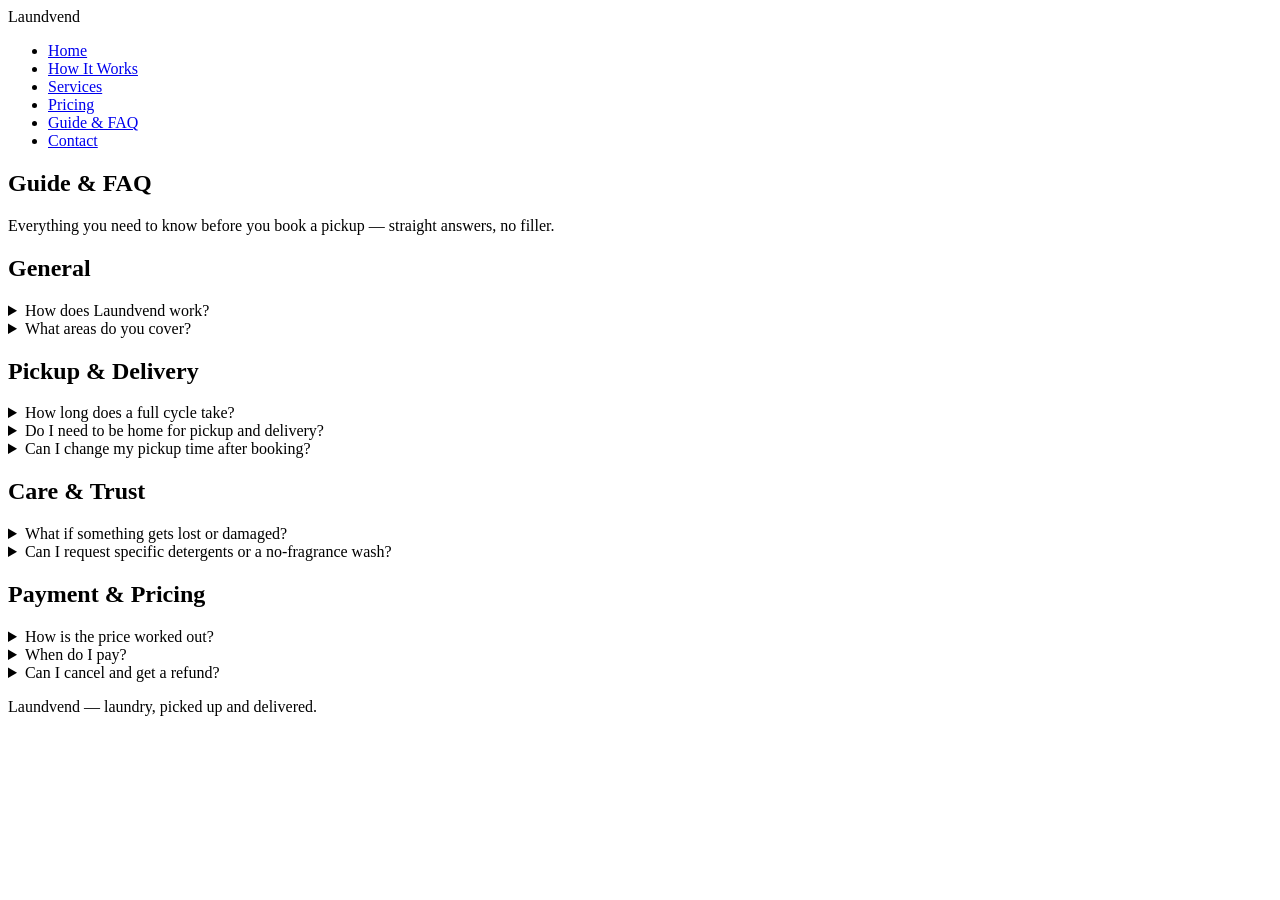
==== guide.html @ 701ca2fc "Create guide.html" ====
<!DOCTYPE html>
<html lang="en">
<head>
<meta charset="UTF-8">
<meta name="viewport" content="width=device-width, initial-scale=1.0">
<title>Guide &amp; FAQ — Laundvend</title>
<link rel="stylesheet" href="css/guide.css">
</head>
<body>

<header>
  <div class="wrap">
    <nav aria-label="Main navigation">
      <span class="brand-name">Laundvend</span>
      <ul>
        <li><a href="index.html">Home</a></li>
        <li><a href="how-it-works.html">How It Works</a></li>
        <li><a href="services.html">Services</a></li>
        <li><a href="pricing.html">Pricing</a></li>
        <li><a href="guide.html" aria-current="page">Guide &amp; FAQ</a></li>
        <li><a href="contact.html">Contact</a></li>
      </ul>
    </nav>
  </div>
</header>

<main>
  <div class="wrap">
    <section class="page-intro">
      <h1>Guide &amp; FAQ</h1>
      <p>Everything you need to know before you book a pickup — straight answers, no filler.</p>
    </section>

    <section class="faq-section" aria-labelledby="general-heading">
      <h2 id="general-heading">General</h2>

      <details class="faq-item">
        <summary>How does Laundvend work?</summary>
        <div class="faq-answer">
          <p>Book a pickup, hand over your laundry, and get it back washed, dried, and folded — no trip to a laundromat, no line to wait in.</p>
        </div>
      </details>

      <details class="faq-item">
        <summary>What areas do you cover?</summary>
        <div class="faq-answer">
          <p>Enter your address when you book — if we cover your area, you'll see available pickup slots right away.</p>
        </div>
      </details>
    </section>

    <section class="faq-section" aria-labelledby="pickup-heading">
      <h2 id="pickup-heading">Pickup &amp; Delivery</h2>

      <details class="faq-item">
        <summary>How long does a full cycle take?</summary>
        <div class="faq-answer">
          <p>Standard turnaround is 24–48 hours from pickup to delivery. Express options are shown at booking if you need it sooner.</p>
        </div>
      </details>

      <details class="faq-item">
        <summary>Do I need to be home for pickup and delivery?</summary>
        <div class="faq-answer">
          <p>No. You can leave laundry with a doorman, reception, or in an agreed spot — just note it when you book.</p>
        </div>
      </details>

      <details class="faq-item">
        <summary>Can I change my pickup time after booking?</summary>
        <div class="faq-answer">
          <p>Yes, up to a few hours before the scheduled pickup. Reschedule directly from your booking confirmation.</p>
        </div>
      </details>
    </section>

    <section class="faq-section" aria-labelledby="care-heading">
      <h2 id="care-heading">Care &amp; Trust</h2>

      <details class="faq-item">
        <summary>What if something gets lost or damaged?</summary>
        <div class="faq-answer">
          <p>Every order is logged item by item at pickup, so any issue can be traced back and resolved directly with you — not guessed at.</p>
        </div>
      </details>

      <details class="faq-item">
        <summary>Can I request specific detergents or a no-fragrance wash?</summary>
        <div class="faq-answer">
          <p>Yes — add any care instructions at booking, including allergy-friendly or fragrance-free options.</p>
        </div>
      </details>
    </section>

    <section class="faq-section" aria-labelledby="payment-heading">
      <h2 id="payment-heading">Payment &amp; Pricing</h2>

      <details class="faq-item">
        <summary>How is the price worked out?</summary>
        <div class="faq-answer">
          <p>Priced by weight or by item, shown clearly before you confirm your booking — no surprise charges at delivery.</p>
        </div>
      </details>

      <details class="faq-item">
        <summary>When do I pay?</summary>
        <div class="faq-answer">
          <p>Payment is taken online at booking, so there's nothing to sort out at pickup or delivery.</p>
        </div>
      </details>

      <details class="faq-item">
        <summary>Can I cancel and get a refund?</summary>
        <div class="faq-answer">
          <p>Yes, if you cancel before pickup. Once your laundry has been collected, cancellations aren't refunded.</p>
        </div>
      </details>
    </section>
  </div>
</main>

<footer>
  <div class="wrap">
    <p>Laundvend — laundry, picked up and delivered.</p>
  </div>
</footer>

</body>
</html>
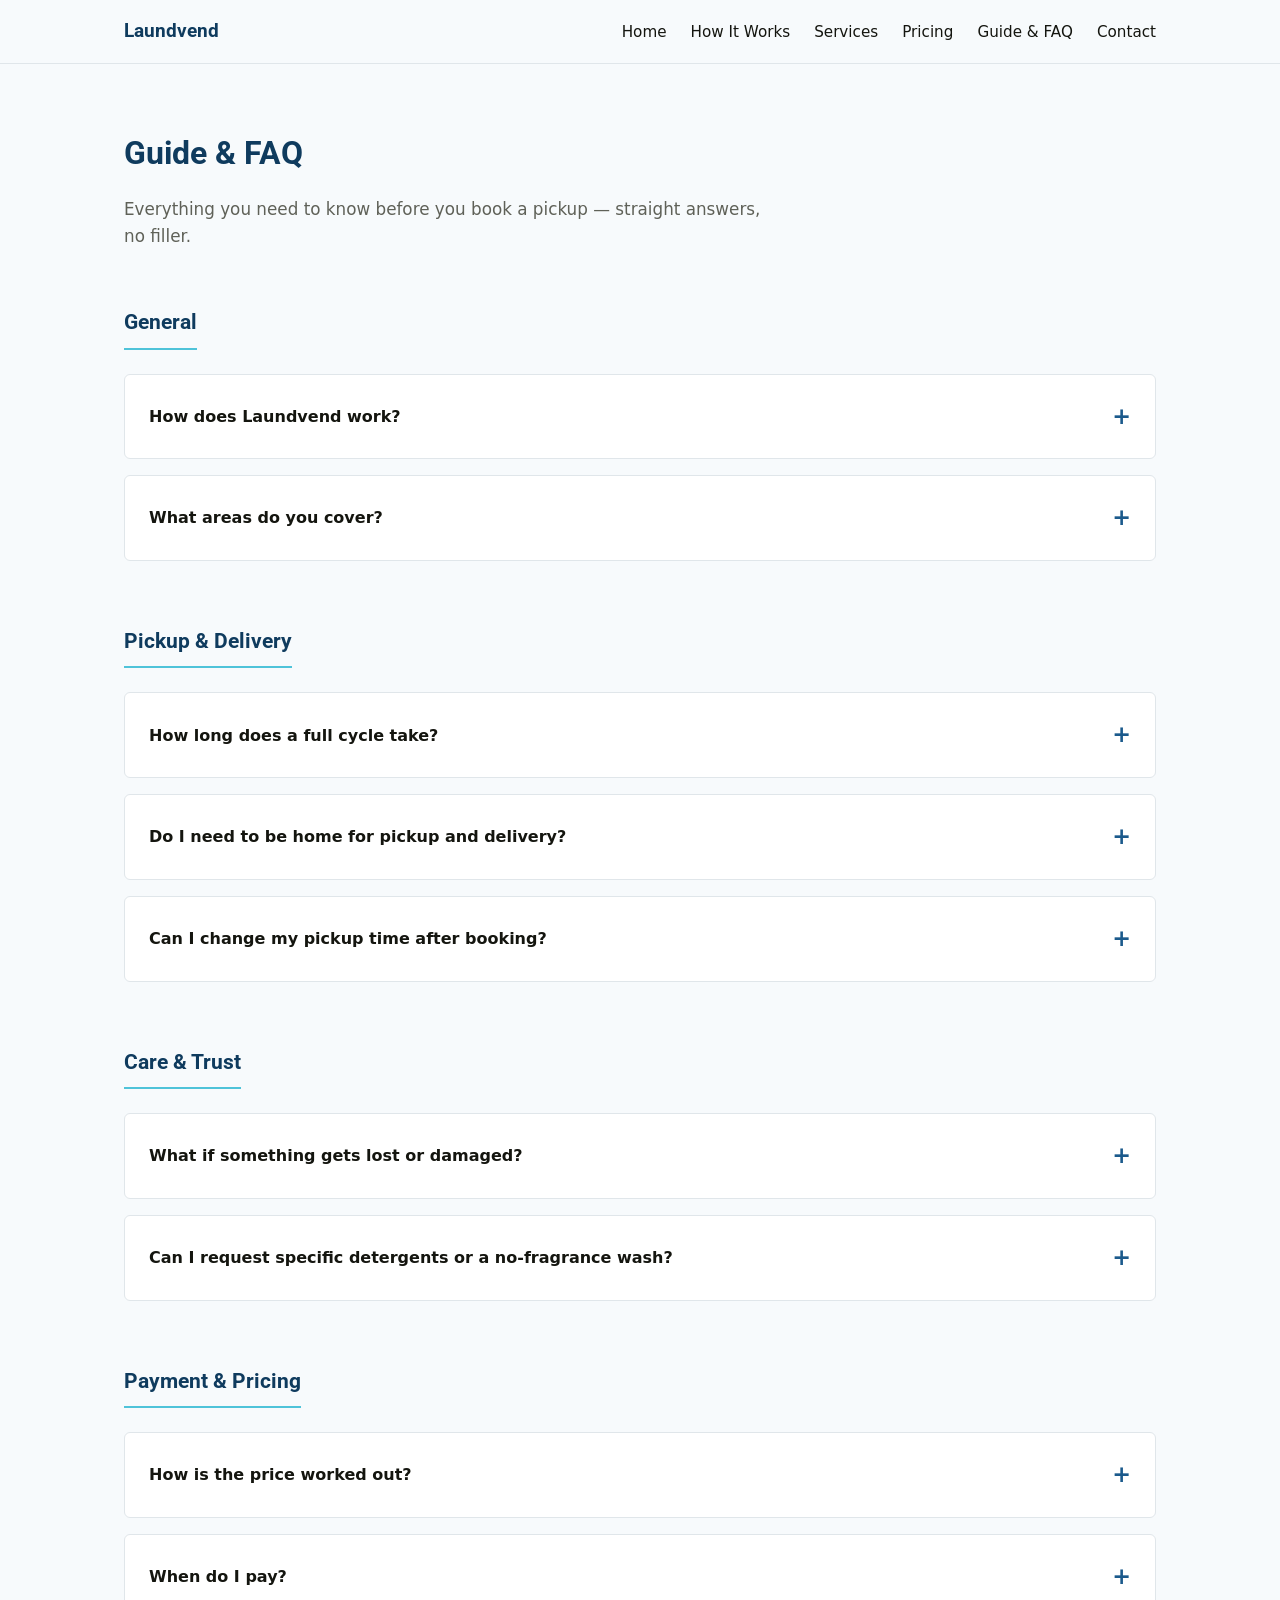
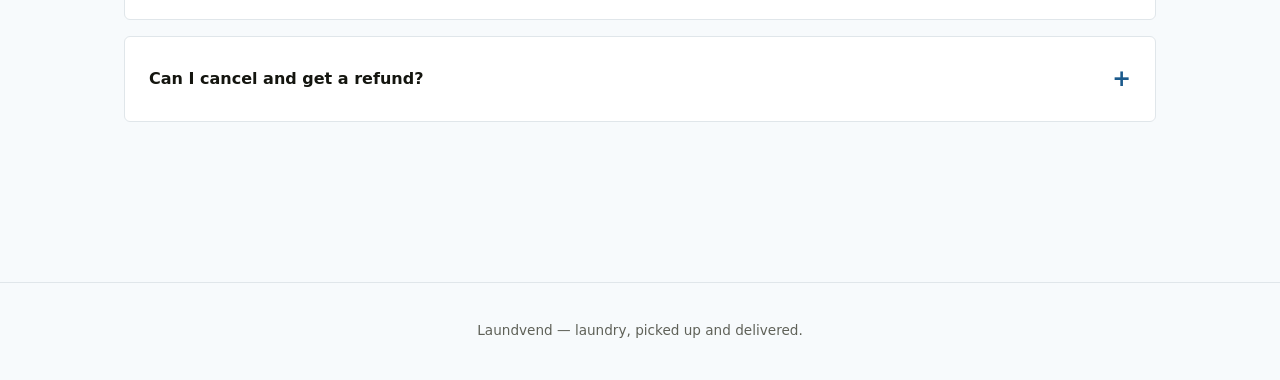
==== commit 584f85e7: "update" ====
--- a/guide.html
+++ b/guide.html
@@ -4,7 +4,11 @@
 <meta charset="UTF-8">
 <meta name="viewport" content="width=device-width, initial-scale=1.0">
 <title>Guide &amp; FAQ — Laundvend</title>
-<link rel="stylesheet" href="css/guide.css">
+<link rel="stylesheet" href="guide.css">
+    <link rel="preconnect" href="https://fonts.googleapis.com">
+    <link rel="preconnect" href="https://fonts.gstatic.com" crossorigin>
+    <link href="https://fonts.googleapis.com/css2?family=Roboto:wght@400;500;700&display=swap" rel="stylesheet">
+
 </head>
 <body>
 
--- a/guide.css
+++ b/guide.css
@@ -0,0 +1,162 @@
+/* Laundvend — brand variables (placeholder — swap for your real brand values) */
+:root{
+  --brand:      #1B5A8C;
+  --brand-dark: #0F3B5E;
+  --accent:     #4FC3D9;
+  --ink:        #14150F;
+  --muted:      #5F6158;
+  --paper:      #F7FAFC;
+  --line:       #E0E6EA;
+
+  --display: 'Fraunces', roboto, serif;
+  --body:    'Public Sans', system-ui, sans-serif;
+
+  --s1: 8px;  --s2: 16px; --s3: 24px;
+  --s4: 40px; --s5: 64px; --s6: 96px;
+
+  --radius: 6px;
+  --wrap: 1080px;
+}
+
+*{ box-sizing: border-box; }
+
+body{
+  font-family: 'Roboto', sans-serif;
+  background: var(--paper);
+  color: var(--ink);
+  font-family: var(--body);
+  margin: 0;
+  line-height: 1.6;
+}
+
+h1, h2, h3{
+  font-family: var(--display);
+  color: var(--brand-dark);
+  margin: 0;
+}
+
+.wrap{
+  max-width: var(--wrap);
+  margin: 0 auto;
+  padding: 0 var(--s3);
+}
+
+/* ---- nav ---- */
+header{
+  border-bottom: 1px solid var(--line);
+  padding: var(--s2) 0;
+}
+header nav{
+  display: flex;
+  justify-content: space-between;
+  align-items: center;
+  flex-wrap: wrap;
+  gap: var(--s2);
+}
+header nav .brand-name{
+  font-family: var(--display);
+  font-weight: 700;
+  color: var(--brand-dark);
+  font-size: 1.2rem;
+}
+header nav ul{
+  list-style: none;
+  display: flex;
+  gap: var(--s3);
+  margin: 0;
+  padding: 0;
+  flex-wrap: wrap;
+}
+header nav a{
+  color: var(--ink);
+  text-decoration: none;
+  font-size: 0.95rem;
+}
+header nav a:hover,
+header nav a:focus{
+  color: var(--brand);
+  text-decoration: underline;
+}
+
+/* ---- page intro ---- */
+.page-intro{
+  padding: var(--s5) 0 var(--s4);
+}
+.page-intro h1{
+  font-size: 2rem;
+  margin-bottom: var(--s2);
+}
+.page-intro p{
+  color: var(--muted);
+  max-width: 60ch;
+  font-size: 1.05rem;
+}
+
+/* ---- faq ---- */
+main{
+  padding-bottom: var(--s6);
+}
+
+.faq-section{
+  margin-bottom: var(--s5);
+}
+
+.faq-section h2{
+  font-size: 1.3rem;
+  border-bottom: 2px solid var(--accent);
+  display: inline-block;
+  padding-bottom: var(--s1);
+  margin-bottom: var(--s3);
+}
+
+.faq-item{
+  border: 1px solid var(--line);
+  border-radius: var(--radius);
+  margin-bottom: var(--s2);
+  background: #fff;
+}
+
+.faq-item summary{
+  cursor: pointer;
+  padding: var(--s3);
+  font-weight: 600;
+  list-style: none;
+  display: flex;
+  justify-content: space-between;
+  align-items: center;
+  gap: var(--s2);
+}
+
+.faq-item summary::-webkit-details-marker{
+  display: none;
+}
+
+.faq-item summary::after{
+  content: "+";
+  font-size: 1.4rem;
+  color: var(--brand);
+  flex-shrink: 0;
+}
+
+.faq-item[open] summary::after{
+  content: "–";
+}
+
+.faq-item summary:focus-visible{
+  outline: 3px solid var(--accent);
+  outline-offset: 2px;
+}
+
+.faq-item .faq-answer{
+  padding: 0 var(--s3) var(--s3);
+  color: var(--muted);
+  font-size: 0.98rem;
+}
+
+footer{
+  border-top: 1px solid var(--line);
+  padding: var(--s3) 0;
+  text-align: center;
+  color: var(--muted);
+  font-size: 0.85rem;
+}
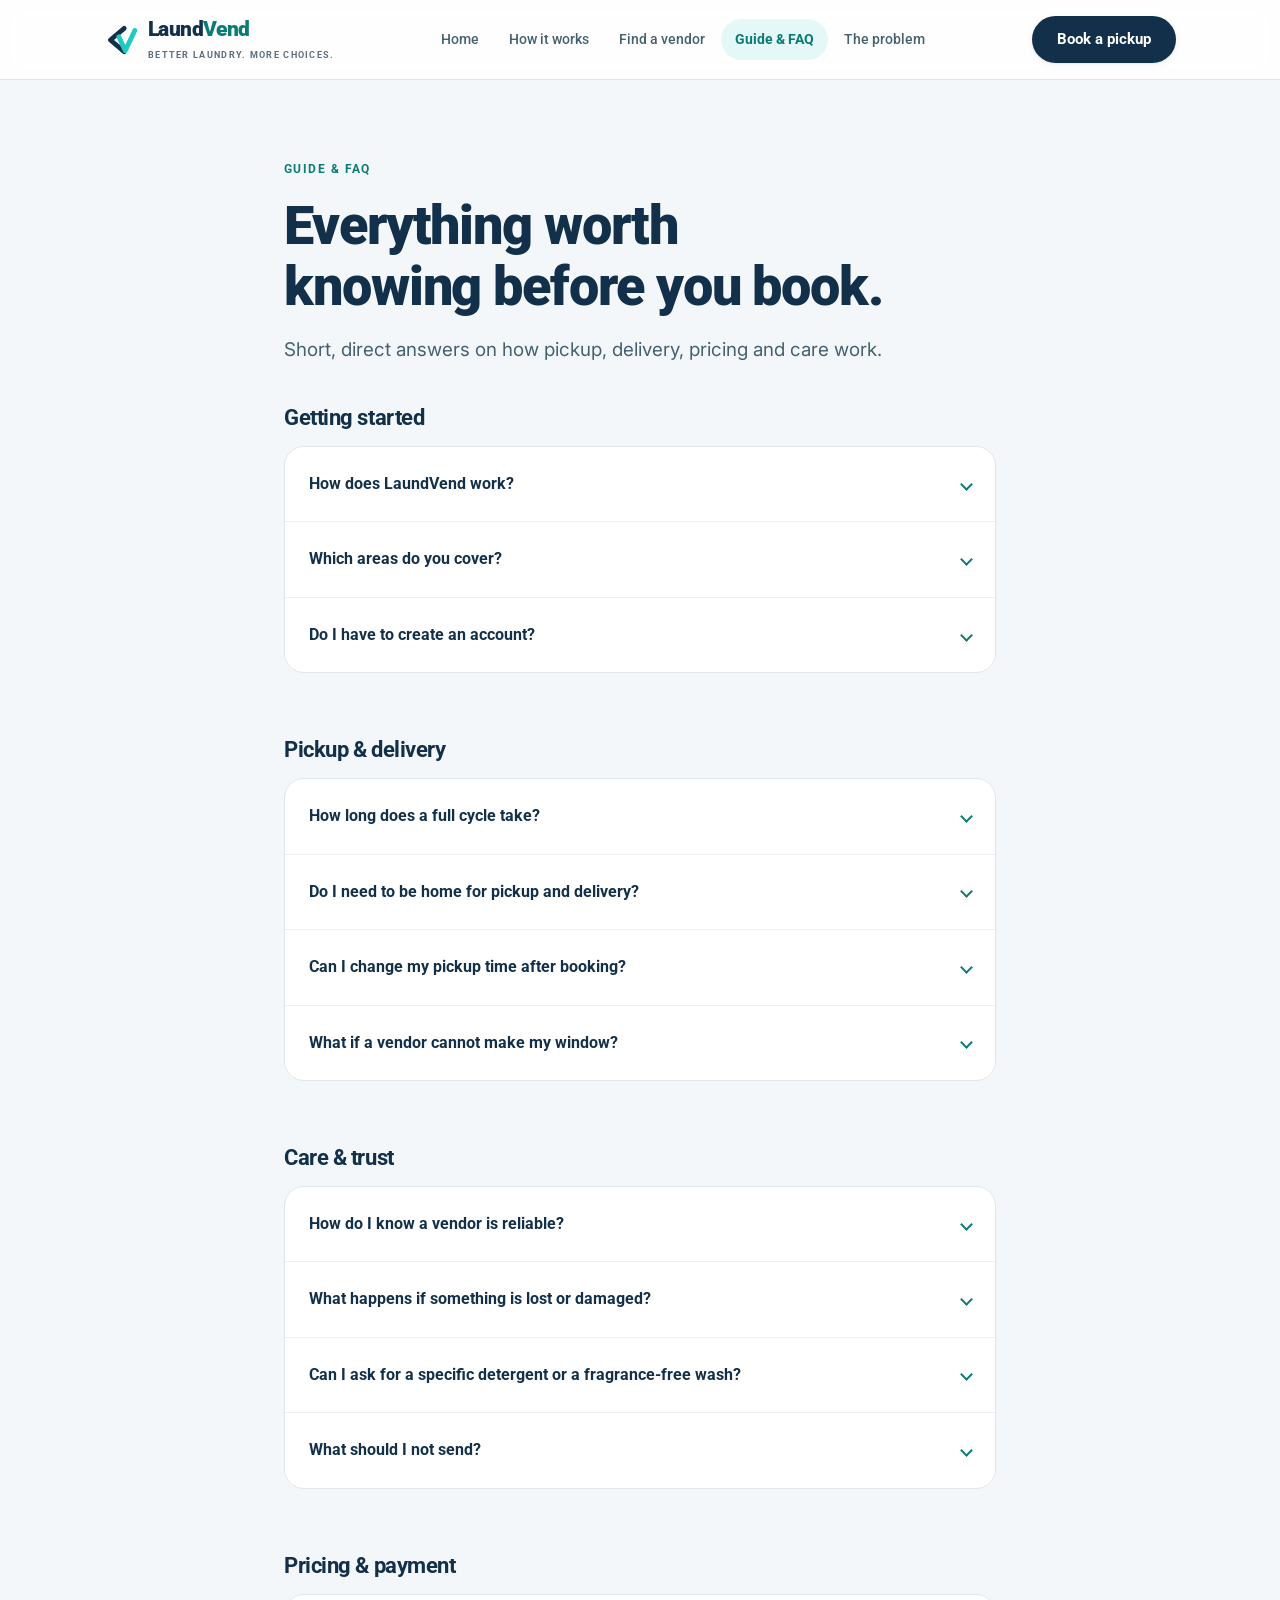
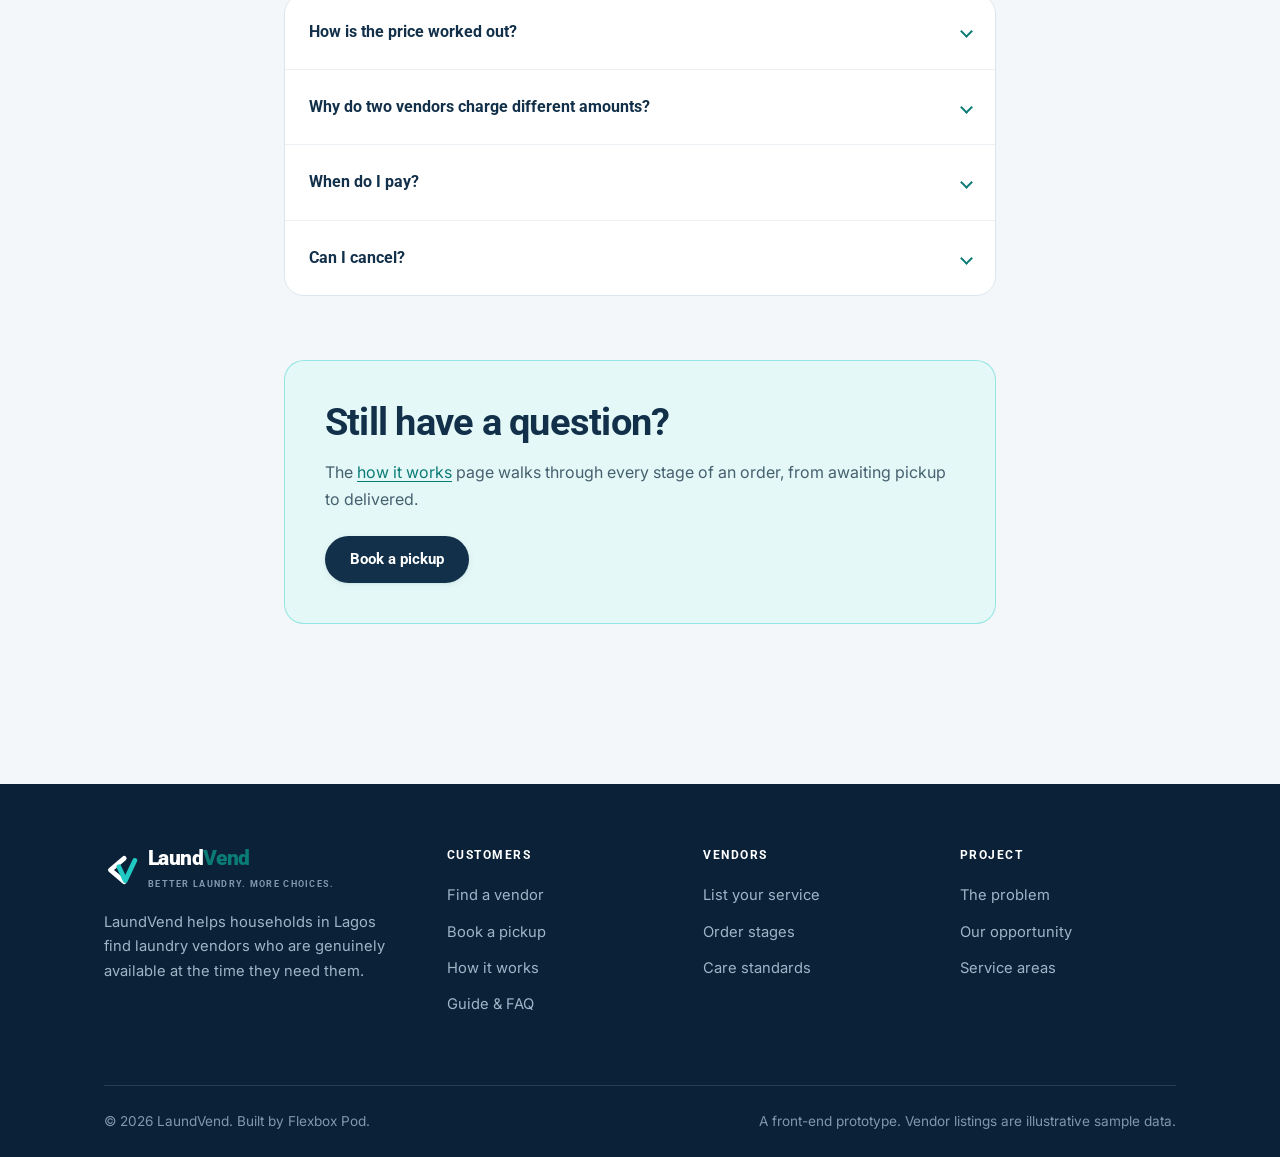
==== commit 94bb79d7: "corrcetion" ====
--- a/guide.html
+++ b/guide.html
@@ -2,132 +2,238 @@
 <html lang="en">
 <head>
 <meta charset="UTF-8">
-<meta name="viewport" content="width=device-width, initial-scale=1.0">
-<title>Guide &amp; FAQ — Laundvend</title>
-<link rel="stylesheet" href="guide.css">
-    <link rel="preconnect" href="https://fonts.googleapis.com">
-    <link rel="preconnect" href="https://fonts.gstatic.com" crossorigin>
-    <link href="https://fonts.googleapis.com/css2?family=Roboto:wght@400;500;700&display=swap" rel="stylesheet">
-
+<meta name="viewport" content="width=device-width, initial-scale=1">
+<meta name="description" content="Straight answers on pickup, delivery, turnaround, pricing, care instructions and what happens if something goes wrong.">
+<meta name="theme-color" content="#12304A">
+<meta property="og:type" content="website">
+<meta property="og:site_name" content="LaundVend">
+<meta property="og:title" content="Guide &amp; FAQ | LaundVend">
+<meta property="og:description" content="Straight answers on pickup, delivery, turnaround, pricing, care instructions and what happens if something goes wrong.">
+<meta property="og:url" content="https://laundvend.vercel.app/guide.html">
+<meta property="og:image" content="https://laundvend.vercel.app/images/Logo.jpeg">
+<meta name="twitter:card" content="summary_large_image">
+<link rel="canonical" href="https://laundvend.vercel.app/guide.html">
+<title>Guide &amp; FAQ | LaundVend</title>
+<link rel="icon" href="favicon.svg" type="image/svg+xml">
+<link rel="preconnect" href="https://fonts.googleapis.com">
+<link rel="preconnect" href="https://fonts.gstatic.com" crossorigin>
+<link rel="stylesheet" href="https://fonts.googleapis.com/css2?family=Inter:wght@400;500;600&family=Roboto:wght@500;700;900&display=swap">
+<link rel="stylesheet" href="css/brand.css">
+<link rel="stylesheet" href="css/site.css">
 </head>
 <body>
-
-<header>
-  <div class="wrap">
-    <nav aria-label="Main navigation">
-      <span class="brand-name">Laundvend</span>
-      <ul>
-        <li><a href="index.html">Home</a></li>
-        <li><a href="how-it-works.html">How It Works</a></li>
-        <li><a href="services.html">Services</a></li>
-        <li><a href="pricing.html">Pricing</a></li>
-        <li><a href="guide.html" aria-current="page">Guide &amp; FAQ</a></li>
-        <li><a href="contact.html">Contact</a></li>
+<a class="skip-link" href="#main">Skip to main content</a>
+<header class="site-header">
+  <div class="wrap site-header__inner">
+    <a class="brand" href="index.html">
+      <svg class="brand__mark" viewBox="0 0 64 64" fill="none" aria-hidden="true" focusable="false">
+        <path d="M38 10 12 32l26 22" stroke="currentColor" stroke-width="9" stroke-linecap="round" stroke-linejoin="round"/>
+        <path d="m28 26 12 26 18-38" stroke="#20C9C3" stroke-width="9" stroke-linecap="round" stroke-linejoin="round"/>
+      </svg>
+      <span>
+        <span class="brand__name">Laund<span>Vend</span></span>
+        <span class="brand__tagline">Better laundry. More choices.</span>
+      </span>
+    </a>
+    <nav class="site-nav" aria-label="Primary">
+      <ul class="site-nav__list">
+      <li><a href="index.html">Home</a></li>
+      <li><a href="how-it-works.html">How it works</a></li>
+      <li><a href="vendors.html">Find a vendor</a></li>
+      <li><a href="guide.html" aria-current="page">Guide &amp; FAQ</a></li>
+      <li><a href="problem-statement.html">The problem</a></li>
       </ul>
     </nav>
+    <div class="site-header__cta">
+      <a class="btn btn--primary" href="book.html">Book a pickup</a>
+    </div>
   </div>
 </header>
 
-<main>
-  <div class="wrap">
-    <section class="page-intro">
-      <h1>Guide &amp; FAQ</h1>
-      <p>Everything you need to know before you book a pickup — straight answers, no filler.</p>
-    </section>
-
-    <section class="faq-section" aria-labelledby="general-heading">
-      <h2 id="general-heading">General</h2>
-
-      <details class="faq-item">
-        <summary>How does Laundvend work?</summary>
-        <div class="faq-answer">
-          <p>Book a pickup, hand over your laundry, and get it back washed, dried, and folded — no trip to a laundromat, no line to wait in.</p>
-        </div>
-      </details>
-
-      <details class="faq-item">
-        <summary>What areas do you cover?</summary>
-        <div class="faq-answer">
-          <p>Enter your address when you book — if we cover your area, you'll see available pickup slots right away.</p>
-        </div>
-      </details>
-    </section>
-
-    <section class="faq-section" aria-labelledby="pickup-heading">
-      <h2 id="pickup-heading">Pickup &amp; Delivery</h2>
-
-      <details class="faq-item">
-        <summary>How long does a full cycle take?</summary>
-        <div class="faq-answer">
-          <p>Standard turnaround is 24–48 hours from pickup to delivery. Express options are shown at booking if you need it sooner.</p>
-        </div>
-      </details>
-
-      <details class="faq-item">
-        <summary>Do I need to be home for pickup and delivery?</summary>
-        <div class="faq-answer">
-          <p>No. You can leave laundry with a doorman, reception, or in an agreed spot — just note it when you book.</p>
-        </div>
-      </details>
-
-      <details class="faq-item">
-        <summary>Can I change my pickup time after booking?</summary>
-        <div class="faq-answer">
-          <p>Yes, up to a few hours before the scheduled pickup. Reschedule directly from your booking confirmation.</p>
-        </div>
-      </details>
-    </section>
-
-    <section class="faq-section" aria-labelledby="care-heading">
-      <h2 id="care-heading">Care &amp; Trust</h2>
-
-      <details class="faq-item">
-        <summary>What if something gets lost or damaged?</summary>
-        <div class="faq-answer">
-          <p>Every order is logged item by item at pickup, so any issue can be traced back and resolved directly with you — not guessed at.</p>
-        </div>
-      </details>
-
-      <details class="faq-item">
-        <summary>Can I request specific detergents or a no-fragrance wash?</summary>
-        <div class="faq-answer">
-          <p>Yes — add any care instructions at booking, including allergy-friendly or fragrance-free options.</p>
-        </div>
-      </details>
-    </section>
-
-    <section class="faq-section" aria-labelledby="payment-heading">
-      <h2 id="payment-heading">Payment &amp; Pricing</h2>
-
-      <details class="faq-item">
-        <summary>How is the price worked out?</summary>
-        <div class="faq-answer">
-          <p>Priced by weight or by item, shown clearly before you confirm your booking — no surprise charges at delivery.</p>
-        </div>
-      </details>
-
-      <details class="faq-item">
-        <summary>When do I pay?</summary>
-        <div class="faq-answer">
-          <p>Payment is taken online at booking, so there's nothing to sort out at pickup or delivery.</p>
-        </div>
-      </details>
-
-      <details class="faq-item">
-        <summary>Can I cancel and get a refund?</summary>
-        <div class="faq-answer">
-          <p>Yes, if you cancel before pickup. Once your laundry has been collected, cancellations aren't refunded.</p>
-        </div>
-      </details>
-    </section>
+<main id="main" class="section section--tight">
+  <div class="wrap wrap--narrow">
+
+    <div class="section-head">
+      <p class="eyebrow">Guide &amp; FAQ</p>
+      <h1>Everything worth knowing before you book.</h1>
+      <p class="lead">
+        Short, direct answers on how pickup, delivery, pricing and care work.
+      </p>
+    </div>
+
+    <h2 id="general" class="faq-group">Getting started</h2>
+    <div class="faq">
+        <details class="faq__item">
+          <summary>How does LaundVend work?</summary>
+          <div class="faq__answer">
+            <p>Choose your area, the service you need and a pickup window. You then compare only the vendors who are available for that time, book one, and hand over your laundry when they arrive.</p>
+          </div>
+        </details>
+        <details class="faq__item">
+          <summary>Which areas do you cover?</summary>
+          <div class="faq__answer">
+            <p>LaundVend is starting in Lekki, Yaba, Ikeja and Surulere. Select your area on the booking form and you will only see vendors who collect and deliver there.</p>
+          </div>
+        </details>
+        <details class="faq__item">
+          <summary>Do I have to create an account?</summary>
+          <div class="faq__answer">
+            <p>No. A booking needs your name, phone number, email and pickup address so the vendor can reach you and find you.</p>
+          </div>
+        </details>
+    </div>
+
+    <h2 id="pickup" class="faq-group">Pickup &amp; delivery</h2>
+    <div class="faq">
+        <details class="faq__item">
+          <summary>How long does a full cycle take?</summary>
+          <div class="faq__answer">
+            <p>Standard turnaround is 24 to 48 hours from pickup to delivery. Vendors offering a faster window show it on their listing.</p>
+          </div>
+        </details>
+        <details class="faq__item">
+          <summary>Do I need to be home for pickup and delivery?</summary>
+          <div class="faq__answer">
+            <p>No. You can leave the laundry with a gateman, a receptionist or in an agreed spot. Add the details in the care instructions box when you book.</p>
+          </div>
+        </details>
+        <details class="faq__item">
+          <summary>Can I change my pickup time after booking?</summary>
+          <div class="faq__answer">
+            <p>Yes, up to a few hours before the scheduled window. The vendor is notified so the slot can go back into their availability.</p>
+          </div>
+        </details>
+        <details class="faq__item">
+          <summary>What if a vendor cannot make my window?</summary>
+          <div class="faq__answer">
+            <p>The request goes to other verified vendors in your area who are free at that time. You are never left waiting on one vendor to reply.</p>
+          </div>
+        </details>
+    </div>
+
+    <h2 id="care" class="faq-group">Care &amp; trust</h2>
+    <div class="faq">
+        <details class="faq__item">
+          <summary>How do I know a vendor is reliable?</summary>
+          <div class="faq__answer">
+            <p>Every listing shows verification status, years of experience, a rating out of five and customer reviews. Only verified vendors can appear in the results.</p>
+          </div>
+        </details>
+        <details class="faq__item">
+          <summary>What happens if something is lost or damaged?</summary>
+          <div class="faq__answer">
+            <p>Items are counted and logged at pickup, so an order can be traced rather than guessed at. Anything missing or damaged is raised with the vendor against that record.</p>
+          </div>
+        </details>
+        <details class="faq__item">
+          <summary>Can I ask for a specific detergent or a fragrance-free wash?</summary>
+          <div class="faq__answer">
+            <p>Yes. Add any care instruction when you book, including allergy-friendly, fragrance-free, hand-wash only or do-not-tumble-dry items.</p>
+          </div>
+        </details>
+        <details class="faq__item">
+          <summary>What should I not send?</summary>
+          <div class="faq__answer">
+            <p>Leather, suede, heavily beaded garments and anything without a care label should be discussed with the vendor first, as standard washing can damage them.</p>
+          </div>
+        </details>
+    </div>
+
+    <h2 id="pricing" class="faq-group">Pricing &amp; payment</h2>
+    <div class="faq">
+        <details class="faq__item">
+          <summary>How is the price worked out?</summary>
+          <div class="faq__answer">
+            <p>Listings show a starting price for a standard load plus the delivery fee. The final amount depends on weight or item count, special-care items and your distance, and is confirmed before pickup.</p>
+          </div>
+        </details>
+        <details class="faq__item">
+          <summary>Why do two vendors charge different amounts?</summary>
+          <div class="faq__answer">
+            <p>Vendors set their own rates based on their service, equipment and area. Showing the laundry price and delivery fee together lets you compare the real total rather than a headline figure.</p>
+          </div>
+        </details>
+        <details class="faq__item">
+          <summary>When do I pay?</summary>
+          <div class="faq__answer">
+            <p>After the price is confirmed and before the clothes are returned. Nothing is charged for a request that no vendor accepts.</p>
+          </div>
+        </details>
+        <details class="faq__item">
+          <summary>Can I cancel?</summary>
+          <div class="faq__answer">
+            <p>Yes, free of charge any time before pickup. Once your laundry has been collected the order is already in progress and cannot be cancelled.</p>
+          </div>
+        </details>
+    </div>
+
+    <div class="panel panel--accent mt-5">
+      <h2>Still have a question?</h2>
+      <p class="mt-2">
+        The <a href="how-it-works.html">how it works</a> page walks through every
+        stage of an order, from awaiting pickup to delivered.
+      </p>
+      <div class="btn-row mt-3">
+        <a class="btn btn--primary" href="book.html">Book a pickup</a>
+      </div>
+    </div>
+
   </div>
 </main>
-
-<footer>
+<footer class="site-footer">
   <div class="wrap">
-    <p>Laundvend — laundry, picked up and delivered.</p>
+    <div class="site-footer__grid">
+      <div>
+        <a class="brand" href="index.html">
+          <svg class="brand__mark" viewBox="0 0 64 64" fill="none" aria-hidden="true" focusable="false">
+            <path d="M38 10 12 32l26 22" stroke="currentColor" stroke-width="9" stroke-linecap="round" stroke-linejoin="round"/>
+            <path d="m28 26 12 26 18-38" stroke="#20C9C3" stroke-width="9" stroke-linecap="round" stroke-linejoin="round"/>
+          </svg>
+          <span>
+            <span class="brand__name">Laund<span>Vend</span></span>
+            <span class="brand__tagline">Better laundry. More choices.</span>
+          </span>
+        </a>
+        <p class="site-footer__about">
+          LaundVend helps households in Lagos find laundry vendors who are
+          genuinely available at the time they need them.
+        </p>
+      </div>
+
+      <div>
+        <h2>Customers</h2>
+        <ul>
+          <li><a href="vendors.html">Find a vendor</a></li>
+          <li><a href="book.html">Book a pickup</a></li>
+          <li><a href="how-it-works.html">How it works</a></li>
+          <li><a href="guide.html">Guide &amp; FAQ</a></li>
+        </ul>
+      </div>
+
+      <div>
+        <h2>Vendors</h2>
+        <ul>
+          <li><a href="how-it-works.html#for-vendors">List your service</a></li>
+          <li><a href="how-it-works.html#tracking">Order stages</a></li>
+          <li><a href="guide.html#care">Care standards</a></li>
+        </ul>
+      </div>
+
+      <div>
+        <h2>Project</h2>
+        <ul>
+          <li><a href="problem-statement.html">The problem</a></li>
+          <li><a href="problem-statement.html#opportunity">Our opportunity</a></li>
+          <li><a href="index.html#coverage">Service areas</a></li>
+        </ul>
+      </div>
+    </div>
+
+    <div class="site-footer__bar">
+      <p>&copy; 2026 LaundVend. Built by Flexbox Pod.</p>
+      <p>A front-end prototype. Vendor listings are illustrative sample data.</p>
+    </div>
   </div>
 </footer>
-
 </body>
 </html>
--- a/css/brand.css
+++ b/css/brand.css
@@ -0,0 +1,512 @@
+/* ==========================================================================
+   LaundVend — Brand sheet
+   Design tokens, reset and base elements. No component or page rules here.
+   ========================================================================== */
+
+/* --------------------------------------------------------------------------
+   1. Tokens
+   -------------------------------------------------------------------------- */
+
+:root {
+  /* Brand palette (from the LaundVend logo) */
+  --brand:        #12304A;  /* filled surfaces only — always pairs with #fff */
+  --brand-strong: #0B2138;
+
+  --accent:       #20C9C3;  /* fills, borders, large shapes only */
+  --accent-ink:   #0B7B76;  /* accent used as TEXT — passes AA on light */
+  --accent-soft:  #E4F8F7;
+
+  --verified:     #3FAE68;
+  --verified-ink: #256B41;
+  --verified-soft:#E7F6ED;
+
+  --highlight:    #F2A65A;  /* pickup / time emphasis */
+  --highlight-ink:#7C4A10;
+  --highlight-soft:#FDF1E3;
+
+  /* Neutrals — surfaces and text */
+  --bg:        #F3F7F9;
+  --surface:   #FFFFFF;
+  --surface-2: #F8FBFC;
+  --ink:       #12304A;  /* headings          — 13.2:1 on --surface */
+  --ink-body:  #45606F;  /* body copy         —  6.7:1 on --surface */
+  --ink-muted: #5A6E80;  /* meta, captions    —  5.3:1 on --surface */
+  --line:      #DCE6EC;
+  --line-soft: #EAF0F4;
+
+  /* Type — two faces, no more */
+  --display: "Roboto", "Segoe UI", system-ui, -apple-system, sans-serif;
+  --body:    "Inter", "Segoe UI", system-ui, -apple-system, sans-serif;
+
+  /* Spacing scale — use only these */
+  --s1: 8px;
+  --s2: 16px;
+  --s3: 24px;
+  --s4: 40px;
+  --s5: 64px;
+  --s6: 96px;
+
+  /* Radii */
+  --radius-sm:  8px;
+  --radius:     12px;
+  --radius-lg:  20px;
+  --radius-pill: 999px;
+
+  /* Elevation */
+  --shadow-1: 0 1px 2px rgba(18, 48, 74, .06), 0 2px 8px rgba(18, 48, 74, .05);
+  --shadow-2: 0 2px 4px rgba(18, 48, 74, .06), 0 12px 28px rgba(18, 48, 74, .10);
+  --shadow-3: 0 24px 60px rgba(18, 48, 74, .16);
+
+  /* Layout */
+  --wrap: 1120px;
+  --gutter: var(--s3);
+
+  --focus: 0 0 0 3px var(--surface), 0 0 0 6px var(--accent-ink);
+
+  color-scheme: light dark;
+}
+
+/* Dark colour scheme — only the tokens change, never the rules below. */
+@media (prefers-color-scheme: dark) {
+  :root {
+    --bg:        #0B1A28;
+    --surface:   #122536;
+    --surface-2: #162B3E;
+    --ink:       #EAF3F8;
+    --ink-body:  #B4C7D4;
+    --ink-muted: #8CA3B4;
+    --line:      #22394D;
+    --line-soft: #1B3042;
+
+    --brand:        #1D4468;  /* lifted so it separates from the dark page */
+    --brand-strong: #27577F;
+
+    --accent-ink:   #6FE0DB;
+    --accent-soft:  #10333C;
+    --verified-ink: #7BD79B;
+    --verified-soft:#123024;
+    --highlight-ink:#F0B77A;
+    --highlight-soft:#33240F;
+
+    --shadow-1: 0 1px 2px rgba(0, 0, 0, .30);
+    --shadow-2: 0 12px 28px rgba(0, 0, 0, .38);
+    --shadow-3: 0 24px 60px rgba(0, 0, 0, .48);
+
+    --focus: 0 0 0 3px var(--surface), 0 0 0 6px var(--accent-ink);
+  }
+}
+
+/* --------------------------------------------------------------------------
+   2. Reset
+   -------------------------------------------------------------------------- */
+
+*,
+*::before,
+*::after {
+  box-sizing: border-box;
+}
+
+* {
+  margin: 0;
+}
+
+html {
+  -webkit-text-size-adjust: 100%;
+  scroll-behavior: smooth;
+  scroll-padding-top: 96px;
+}
+
+body {
+  background: var(--bg);
+  color: var(--ink-body);
+  font-family: var(--body);
+  font-size: 1rem;
+  line-height: 1.65;
+  min-height: 100vh;
+  -webkit-font-smoothing: antialiased;
+  text-rendering: optimizeLegibility;
+}
+
+img,
+svg {
+  display: block;
+  max-width: 100%;
+}
+
+img {
+  height: auto;
+}
+
+input,
+select,
+textarea,
+button {
+  font: inherit;
+  color: inherit;
+}
+
+/* Honour a reduced-motion preference everywhere. */
+@media (prefers-reduced-motion: reduce) {
+  html {
+    scroll-behavior: auto;
+  }
+
+  *,
+  *::before,
+  *::after {
+    animation-duration: .01ms !important;
+    animation-iteration-count: 1 !important;
+    transition-duration: .01ms !important;
+  }
+}
+
+/* --------------------------------------------------------------------------
+   3. Base elements
+   -------------------------------------------------------------------------- */
+
+h1,
+h2,
+h3,
+h4 {
+  color: var(--ink);
+  font-family: var(--display);
+  font-weight: 700;
+  line-height: 1.12;
+  letter-spacing: -.02em;
+  text-wrap: balance;
+}
+
+h1 {
+  font-size: clamp(2.1rem, 1.4rem + 3vw, 3.4rem);
+  font-weight: 900;
+}
+
+h2 {
+  font-size: clamp(1.6rem, 1.2rem + 1.8vw, 2.35rem);
+}
+
+h3 {
+  font-size: 1.15rem;
+}
+
+h4 {
+  font-size: 1rem;
+}
+
+p {
+  text-wrap: pretty;
+}
+
+a {
+  color: var(--accent-ink);
+  text-decoration-thickness: 1px;
+  text-underline-offset: 3px;
+}
+
+a:hover {
+  color: var(--ink);
+}
+
+ul,
+ol {
+  padding-left: 1.15em;
+}
+
+strong {
+  color: var(--ink);
+  font-weight: 600;
+}
+
+hr {
+  background: var(--line);
+  border: 0;
+  height: 1px;
+  margin: var(--s4) 0;
+}
+
+/* One visible focus treatment for the whole site. */
+:focus-visible {
+  border-radius: var(--radius-sm);
+  box-shadow: var(--focus);
+  outline: none;
+}
+
+::selection {
+  background: var(--accent);
+  color: #0B2138;
+}
+
+/* --------------------------------------------------------------------------
+   4. Layout primitives
+   -------------------------------------------------------------------------- */
+
+.wrap {
+  margin-inline: auto;
+  max-width: var(--wrap);
+  padding-inline: var(--gutter);
+  width: 100%;
+}
+
+.wrap--narrow {
+  max-width: 760px;
+}
+
+.section {
+  padding-block: clamp(var(--s5), 7vw, var(--s6));
+}
+
+.section--tight {
+  padding-block: clamp(var(--s4), 5vw, var(--s5));
+}
+
+.section--surface {
+  background: var(--surface);
+}
+
+/* Visually hidden, still read by screen readers. */
+.sr-only {
+  clip: rect(0 0 0 0);
+  clip-path: inset(50%);
+  height: 1px;
+  overflow: hidden;
+  position: absolute;
+  white-space: nowrap;
+  width: 1px;
+}
+
+/* Keyboard-only shortcut past the header. */
+.skip-link {
+  background: var(--brand);
+  border-radius: 0 0 var(--radius) 0;
+  color: #fff;
+  font-weight: 600;
+  left: 0;
+  padding: var(--s2) var(--s3);
+  position: absolute;
+  top: 0;
+  transform: translateY(-120%);
+  z-index: 100;
+}
+
+.skip-link:focus {
+  color: #fff;
+  transform: translateY(0);
+}
+
+/* --------------------------------------------------------------------------
+   5. Primitives — eyebrow, lead, buttons, chips
+   -------------------------------------------------------------------------- */
+
+.eyebrow {
+  color: var(--accent-ink);
+  font-family: var(--display);
+  font-size: .75rem;
+  font-weight: 700;
+  letter-spacing: .12em;
+  margin-bottom: var(--s2);
+  text-transform: uppercase;
+}
+
+.lead {
+  color: var(--ink-body);
+  font-size: clamp(1.02rem, .98rem + .35vw, 1.18rem);
+  max-width: 62ch;
+}
+
+.meta {
+  color: var(--ink-muted);
+  font-size: .875rem;
+}
+
+.btn {
+  align-items: center;
+  border: 1px solid transparent;
+  border-radius: var(--radius-pill);
+  cursor: pointer;
+  display: inline-flex;
+  font-family: var(--display);
+  font-size: .95rem;
+  font-weight: 700;
+  gap: var(--s1);
+  justify-content: center;
+  line-height: 1;
+  padding: 15px var(--s3);
+  text-align: center;
+  text-decoration: none;
+  transition: background-color .18s ease, border-color .18s ease,
+              color .18s ease, transform .18s ease, box-shadow .18s ease;
+}
+
+.btn:active {
+  transform: translateY(1px);
+}
+
+.btn--primary {
+  background: var(--brand);
+  box-shadow: var(--shadow-1);
+  color: #fff;
+}
+
+.btn--primary:hover {
+  background: var(--brand-strong);
+  box-shadow: var(--shadow-2);
+  color: #fff;
+}
+
+.btn--accent {
+  background: var(--accent);
+  color: #0B2138;
+}
+
+.btn--accent:hover {
+  background: #16B4AE;
+  color: #0B2138;
+}
+
+.btn--ghost {
+  background: transparent;
+  border-color: var(--line);
+  color: var(--ink);
+}
+
+.btn--ghost:hover {
+  background: var(--surface);
+  border-color: var(--ink-muted);
+  color: var(--ink);
+}
+
+.btn-row {
+  display: flex;
+  flex-wrap: wrap;
+  gap: var(--s2);
+}
+
+/* Status chips — the site's core signal (availability, trust, price). */
+.chip {
+  align-items: center;
+  border-radius: var(--radius-pill);
+  display: inline-flex;
+  font-family: var(--display);
+  font-size: .78rem;
+  font-weight: 700;
+  gap: 6px;
+  letter-spacing: .01em;
+  line-height: 1;
+  padding: 7px 12px;
+  white-space: nowrap;
+}
+
+.chip::before {
+  border-radius: 50%;
+  content: "";
+  height: 7px;
+  width: 7px;
+}
+
+.chip--today {
+  background: var(--verified-soft);
+  color: var(--verified-ink);
+}
+
+.chip--today::before {
+  background: var(--verified);
+}
+
+.chip--tomorrow {
+  background: var(--highlight-soft);
+  color: var(--highlight-ink);
+}
+
+.chip--tomorrow::before {
+  background: var(--highlight);
+}
+
+/* --------------------------------------------------------------------------
+   6. Form controls
+   -------------------------------------------------------------------------- */
+
+.field {
+  display: flex;
+  flex-direction: column;
+  gap: 6px;
+}
+
+.field > label,
+.legend {
+  color: var(--ink);
+  font-family: var(--display);
+  font-size: .82rem;
+  font-weight: 700;
+  letter-spacing: .01em;
+}
+
+.hint {
+  color: var(--ink-muted);
+  font-weight: 400;
+}
+
+.input,
+.select,
+.textarea {
+  background: var(--surface);
+  border: 1px solid var(--line);
+  border-radius: var(--radius);
+  color: var(--ink);
+  padding: 13px 14px;
+  transition: border-color .16s ease, box-shadow .16s ease;
+  width: 100%;
+}
+
+.input::placeholder,
+.textarea::placeholder {
+  color: var(--ink-muted);
+}
+
+.input:hover,
+.select:hover,
+.textarea:hover {
+  border-color: var(--ink-muted);
+}
+
+.input:focus,
+.select:focus,
+.textarea:focus {
+  border-color: var(--accent-ink);
+  box-shadow: 0 0 0 3px var(--accent-soft);
+  outline: none;
+}
+
+.textarea {
+  min-height: 120px;
+  resize: vertical;
+}
+
+/* Native arrow removed so the control matches across browsers. */
+.select {
+  appearance: none;
+  background-image:
+    linear-gradient(45deg, transparent 50%, currentColor 50%),
+    linear-gradient(135deg, currentColor 50%, transparent 50%);
+  background-position: right 20px center, right 14px center;
+  background-repeat: no-repeat;
+  background-size: 6px 6px, 6px 6px;
+  cursor: pointer;
+  padding-right: 40px;
+}
+
+fieldset {
+  border: 0;
+  margin: 0;
+  padding: 0;
+}
+
+/* --------------------------------------------------------------------------
+   7. Spacing utilities
+   Small, named steps from the scale so no page needs an inline style.
+   -------------------------------------------------------------------------- */
+
+.mt-2 { margin-top: var(--s2); }
+.mt-3 { margin-top: var(--s3); }
+.mt-5 { margin-top: var(--s5); }
+.mb-5 { margin-bottom: var(--s5); }
+.center-block { margin-inline: auto; }
--- a/css/site.css
+++ b/css/site.css
@@ -0,0 +1,1268 @@
+/* ==========================================================================
+   LaundVend — Site sheet
+   Header, footer and the components each page is built from.
+   Requires brand.css to be loaded first.
+   ========================================================================== */
+
+/* --------------------------------------------------------------------------
+   1. Header + navigation
+   -------------------------------------------------------------------------- */
+
+.site-header {
+  background: var(--surface);
+  background: color-mix(in srgb, var(--surface) 88%, transparent);
+  backdrop-filter: blur(10px);
+  border-bottom: 1px solid var(--line);
+  position: sticky;
+  top: 0;
+  z-index: 50;
+}
+
+.site-header__inner {
+  align-items: center;
+  display: flex;
+  flex-wrap: wrap;
+  gap: var(--s2) var(--s3);
+  justify-content: space-between;
+  min-height: 72px;
+  padding-block: var(--s2);
+}
+
+.brand {
+  align-items: center;
+  color: var(--ink);
+  display: inline-flex;
+  flex-shrink: 0;
+  gap: 10px;
+  text-decoration: none;
+}
+
+.brand__mark {
+  height: 34px;
+  width: 34px;
+}
+
+.brand__name {
+  font-family: var(--display);
+  font-size: 1.3rem;
+  font-weight: 900;
+  letter-spacing: -.03em;
+  line-height: 1;
+}
+
+.brand__name span {
+  color: var(--accent-ink);
+}
+
+.brand__tagline {
+  color: var(--ink-muted);
+  display: block;
+  font-family: var(--display);
+  font-size: .58rem;
+  font-weight: 700;
+  letter-spacing: .14em;
+  margin-top: 3px;
+  text-transform: uppercase;
+}
+
+.site-nav {
+  flex: 1 1 auto;
+}
+
+.site-nav__list {
+  display: flex;
+  flex-wrap: wrap;
+  gap: 2px;
+  justify-content: center;
+  list-style: none;
+  margin: 0;
+  padding: 0;
+}
+
+.site-nav__list a {
+  border-radius: var(--radius-pill);
+  color: var(--ink-body);
+  display: block;
+  font-family: var(--display);
+  font-size: .9rem;
+  font-weight: 500;
+  padding: 9px 14px;
+  text-decoration: none;
+  transition: background-color .16s ease, color .16s ease;
+  white-space: nowrap;
+}
+
+.site-nav__list a:hover {
+  background: var(--surface-2);
+  color: var(--ink);
+}
+
+.site-nav__list a[aria-current="page"] {
+  background: var(--accent-soft);
+  color: var(--accent-ink);
+  font-weight: 700;
+}
+
+.site-header__cta {
+  flex-shrink: 0;
+}
+
+/* Narrow screens: the nav becomes a full-width scrollable row rather than a
+   menu that needs scripting to open. */
+@media (max-width: 1040px) {
+  .site-header__inner {
+    justify-content: space-between;
+    padding-block: 12px;
+  }
+
+  .site-nav {
+    flex: 1 0 100%;
+    margin-inline: calc(var(--gutter) * -1);
+    order: 3;
+    overflow-x: auto;
+    padding-inline: var(--gutter);
+    scrollbar-width: none;
+  }
+
+  .site-nav::-webkit-scrollbar {
+    display: none;
+  }
+
+  .site-nav__list {
+    flex-wrap: nowrap;
+    justify-content: flex-start;
+  }
+
+  .site-header__cta .btn {
+    padding: 12px 18px;
+  }
+}
+
+@media (max-width: 400px) {
+  .brand__tagline {
+    display: none;
+  }
+}
+
+/* --------------------------------------------------------------------------
+   2. Hero
+   -------------------------------------------------------------------------- */
+
+.hero {
+  background:
+    radial-gradient(1100px 460px at 12% -8%, var(--accent-soft), transparent 62%),
+    var(--bg);
+  border-bottom: 1px solid var(--line-soft);
+  overflow: hidden;
+  padding-block: clamp(var(--s5), 6vw, var(--s6));
+}
+
+.hero__grid {
+  align-items: center;
+  display: grid;
+  gap: clamp(var(--s4), 5vw, var(--s5));
+  grid-template-columns: 1.05fr .95fr;
+}
+
+.hero h1 span {
+  color: var(--accent-ink);
+}
+
+.hero .lead {
+  margin-top: var(--s3);
+}
+
+.hero .btn-row {
+  margin-top: var(--s4);
+}
+
+.hero__proof {
+  border-top: 1px solid var(--line);
+  display: flex;
+  flex-wrap: wrap;
+  gap: var(--s2) var(--s4);
+  list-style: none;
+  margin: var(--s4) 0 0;
+  padding: var(--s3) 0 0;
+}
+
+.hero__proof li {
+  color: var(--ink-body);
+  font-size: .9rem;
+}
+
+.hero__proof strong {
+  display: block;
+  font-family: var(--display);
+  font-size: 1.45rem;
+  font-weight: 900;
+  letter-spacing: -.02em;
+  line-height: 1.1;
+}
+
+@media (max-width: 900px) {
+  .hero__grid {
+    grid-template-columns: 1fr;
+  }
+}
+
+/* --------------------------------------------------------------------------
+   3. Match card — the static illustration of an availability search
+   -------------------------------------------------------------------------- */
+
+.match {
+  background: var(--surface);
+  border: 1px solid var(--line);
+  border-radius: var(--radius-lg);
+  box-shadow: var(--shadow-3);
+  overflow: hidden;
+}
+
+.match__head {
+  align-items: center;
+  background: var(--brand);
+  color: #fff;
+  display: flex;
+  flex-wrap: wrap;
+  gap: var(--s1);
+  justify-content: space-between;
+  padding: 14px var(--s3);
+}
+
+.match__head span:first-child {
+  font-family: var(--display);
+  font-size: .72rem;
+  font-weight: 700;
+  letter-spacing: .12em;
+  text-transform: uppercase;
+}
+
+.match__status {
+  align-items: center;
+  background: rgba(63, 174, 104, .18);
+  border-radius: var(--radius-pill);
+  color: #9BE7B8;
+  display: inline-flex;
+  font-size: .72rem;
+  font-weight: 700;
+  gap: 6px;
+  letter-spacing: .06em;
+  padding: 5px 11px;
+  text-transform: uppercase;
+}
+
+.match__status::before {
+  background: #6EDC96;
+  border-radius: 50%;
+  content: "";
+  height: 6px;
+  width: 6px;
+}
+
+.match__fields {
+  display: grid;
+  gap: 1px;
+  grid-template-columns: 1fr 1fr;
+  background: var(--line-soft);
+}
+
+.match__field {
+  background: var(--surface);
+  padding: var(--s3);
+}
+
+.match__field small {
+  color: var(--ink-muted);
+  display: block;
+  font-family: var(--display);
+  font-size: .66rem;
+  font-weight: 700;
+  letter-spacing: .12em;
+  margin-bottom: 6px;
+  text-transform: uppercase;
+}
+
+.match__field strong {
+  color: var(--ink);
+  font-family: var(--display);
+  font-size: 1.02rem;
+  font-weight: 700;
+  letter-spacing: -.01em;
+}
+
+.match__result {
+  align-items: center;
+  background: var(--surface-2);
+  border-top: 1px solid var(--line);
+  display: flex;
+  gap: var(--s2);
+  padding: var(--s3);
+}
+
+.match__avatar {
+  border-radius: 50%;
+  flex-shrink: 0;
+  height: 46px;
+  object-fit: cover;
+  width: 46px;
+}
+
+.match__result div {
+  min-width: 0;
+}
+
+.match__result strong {
+  display: block;
+  font-family: var(--display);
+}
+
+.match__price {
+  color: var(--ink);
+  font-family: var(--display);
+  font-weight: 900;
+  margin-left: auto;
+  text-align: right;
+  white-space: nowrap;
+}
+
+.match__price small {
+  color: var(--ink-muted);
+  display: block;
+  font-weight: 400;
+}
+
+@media (max-width: 460px) {
+  .match__fields {
+    grid-template-columns: 1fr;
+  }
+}
+
+/* --------------------------------------------------------------------------
+   4. Section headings
+   -------------------------------------------------------------------------- */
+
+.section-head {
+  margin-bottom: var(--s4);
+  max-width: 62ch;
+}
+
+.section-head p {
+  margin-top: var(--s2);
+}
+
+
+.section-head--split {
+  align-items: end;
+  display: grid;
+  gap: var(--s3);
+  grid-template-columns: 1.2fr 1fr;
+  max-width: none;
+}
+
+@media (max-width: 760px) {
+  .section-head--split {
+    grid-template-columns: 1fr;
+  }
+}
+
+/* --------------------------------------------------------------------------
+   5. Card grids
+   -------------------------------------------------------------------------- */
+
+.grid {
+  display: grid;
+  gap: var(--s3);
+}
+
+.grid--2 { grid-template-columns: repeat(2, 1fr); }
+.grid--3 { grid-template-columns: repeat(3, 1fr); }
+.grid--4 { grid-template-columns: repeat(4, 1fr); }
+
+@media (max-width: 980px) {
+  .grid--4 { grid-template-columns: repeat(2, 1fr); }
+  .grid--3 { grid-template-columns: repeat(2, 1fr); }
+}
+
+@media (max-width: 640px) {
+  .grid--2,
+  .grid--3,
+  .grid--4 { grid-template-columns: 1fr; }
+}
+
+.card {
+  background: var(--surface);
+  border: 1px solid var(--line);
+  border-radius: var(--radius-lg);
+  height: 100%;
+  padding: var(--s3);
+  transition: border-color .18s ease, box-shadow .18s ease, transform .18s ease;
+}
+
+.card:hover {
+  border-color: var(--accent);
+  border-color: color-mix(in srgb, var(--accent) 55%, var(--line));
+  box-shadow: var(--shadow-2);
+  transform: translateY(-3px);
+}
+
+.card :is(h2, h3) {
+  font-size: 1.15rem;
+  margin-bottom: var(--s1);
+}
+
+.card p {
+  color: var(--ink-body);
+  font-size: .94rem;
+}
+
+.card__icon {
+  align-items: center;
+  background: var(--accent-soft);
+  border-radius: var(--radius);
+  color: var(--accent-ink);
+  display: flex;
+  height: 44px;
+  justify-content: center;
+  margin-bottom: var(--s2);
+  width: 44px;
+}
+
+.card__icon svg {
+  height: 22px;
+  width: 22px;
+}
+
+/* Numbered step card */
+.step {
+  background: var(--surface);
+  border: 1px solid var(--line);
+  border-radius: var(--radius-lg);
+  height: 100%;
+  padding: var(--s3);
+  position: relative;
+}
+
+.step__n {
+  align-items: center;
+  background: var(--brand);
+  border-radius: 50%;
+  color: #fff;
+  display: flex;
+  font-family: var(--display);
+  font-size: 1rem;
+  font-weight: 900;
+  height: 40px;
+  justify-content: center;
+  margin-bottom: var(--s2);
+  width: 40px;
+}
+
+.step :is(h2, h3) {
+  font-size: 1.15rem;
+  margin-bottom: 6px;
+}
+
+.step p {
+  color: var(--ink-body);
+  font-size: .94rem;
+}
+
+/* --------------------------------------------------------------------------
+   6. Vendor cards
+   -------------------------------------------------------------------------- */
+
+.vendor-grid {
+  display: grid;
+  gap: var(--s3);
+  grid-template-columns: repeat(auto-fill, minmax(300px, 1fr));
+}
+
+.vendor {
+  background: var(--surface);
+  position: relative;
+  border: 1px solid var(--line);
+  border-radius: var(--radius-lg);
+  display: flex;
+  flex-direction: column;
+  overflow: hidden;
+  transition: border-color .18s ease, box-shadow .18s ease, transform .18s ease;
+}
+
+.vendor:hover {
+  border-color: var(--accent);
+  border-color: color-mix(in srgb, var(--accent) 55%, var(--line));
+  box-shadow: var(--shadow-2);
+  transform: translateY(-3px);
+}
+
+.vendor__media {
+  aspect-ratio: 16 / 10;
+  background: var(--surface-2);
+  object-fit: cover;
+  width: 100%;
+}
+
+.vendor__body {
+  display: flex;
+  flex: 1;
+  flex-direction: column;
+  gap: var(--s2);
+  padding: var(--s3);
+}
+
+/* Availability sits on the photo so the vendor name gets the full width. */
+.vendor__badge {
+  box-shadow: var(--shadow-1);
+  left: 12px;
+  position: absolute;
+  top: 12px;
+}
+
+.vendor__top h3 {
+  font-size: 1.1rem;
+}
+
+.vendor__where {
+  color: var(--ink-muted);
+  font-size: .85rem;
+  margin-top: 2px;
+}
+
+.vendor__specs {
+  border-top: 1px solid var(--line-soft);
+  display: grid;
+  gap: 10px var(--s2);
+  grid-template-columns: 1fr 1fr;
+  margin: 0;
+  padding-top: var(--s2);
+}
+
+.vendor__specs dt {
+  color: var(--ink-muted);
+  font-family: var(--display);
+  font-size: .66rem;
+  font-weight: 700;
+  letter-spacing: .1em;
+  text-transform: uppercase;
+}
+
+.vendor__specs dd {
+  color: var(--ink);
+  font-size: .9rem;
+  font-weight: 500;
+  margin: 2px 0 0;
+}
+
+.vendor__foot {
+  align-items: center;
+  border-top: 1px solid var(--line-soft);
+  display: flex;
+  flex-wrap: wrap;
+  gap: var(--s2);
+  justify-content: space-between;
+  margin-top: auto;
+  padding-top: var(--s2);
+}
+
+.vendor__price {
+  color: var(--ink);
+  font-family: var(--display);
+  font-size: 1.15rem;
+  font-weight: 900;
+  letter-spacing: -.02em;
+  line-height: 1.2;
+}
+
+.vendor__price small {
+  color: var(--ink-muted);
+  display: block;
+  font-size: .76rem;
+  font-weight: 400;
+  letter-spacing: 0;
+}
+
+/* Trust line: rating + verification */
+.trust {
+  align-items: center;
+  display: flex;
+  flex-wrap: wrap;
+  gap: 6px var(--s2);
+  font-size: .85rem;
+}
+
+.trust__rating {
+  align-items: center;
+  color: var(--ink);
+  display: inline-flex;
+  font-weight: 600;
+  gap: 5px;
+}
+
+.trust__rating svg {
+  color: var(--highlight);
+  height: 15px;
+  width: 15px;
+}
+
+.trust__verified {
+  align-items: center;
+  color: var(--verified-ink);
+  display: inline-flex;
+  font-weight: 600;
+  gap: 5px;
+}
+
+.trust__verified svg {
+  height: 15px;
+  width: 15px;
+}
+
+/* --------------------------------------------------------------------------
+   7. Availability filter panel
+   -------------------------------------------------------------------------- */
+
+.filters {
+  background: var(--brand);
+  border-radius: var(--radius-lg);
+  box-shadow: var(--shadow-2);
+  padding: var(--s3);
+}
+
+.filters__legend {
+  color: #fff;
+  font-family: var(--display);
+  font-size: .72rem;
+  font-weight: 700;
+  letter-spacing: .12em;
+  margin-bottom: var(--s2);
+  text-transform: uppercase;
+}
+
+.filters__row {
+  display: grid;
+  gap: var(--s2);
+  grid-template-columns: repeat(3, 1fr) auto;
+  align-items: end;
+}
+
+.filters .field > label {
+  color: #C9DDEA;
+}
+
+.filters .select {
+  background-color: var(--surface);
+  border-color: transparent;
+}
+
+@media (max-width: 860px) {
+  .filters__row {
+    grid-template-columns: 1fr 1fr;
+  }
+
+  .filters__row .btn {
+    grid-column: 1 / -1;
+  }
+}
+
+@media (max-width: 520px) {
+  .filters__row {
+    grid-template-columns: 1fr;
+  }
+}
+
+.results-bar {
+  align-items: baseline;
+  display: flex;
+  flex-wrap: wrap;
+  gap: var(--s1) var(--s2);
+  justify-content: space-between;
+  margin-block: var(--s4) var(--s3);
+}
+
+.results-bar h2 {
+  font-size: 1.3rem;
+}
+
+.group-head {
+  align-items: center;
+  display: flex;
+  gap: var(--s2);
+  margin-block: var(--s5) var(--s3);
+}
+
+.group-head:first-of-type {
+  margin-top: var(--s3);
+}
+
+.group-head h2 {
+  font-size: 1.25rem;
+  white-space: nowrap;
+}
+
+.group-head::after {
+  background: var(--line);
+  content: "";
+  flex: 1;
+  height: 1px;
+}
+
+/* --------------------------------------------------------------------------
+   8. Timeline (order journey)
+   -------------------------------------------------------------------------- */
+
+.timeline {
+  display: grid;
+  gap: var(--s3);
+  grid-template-columns: repeat(3, 1fr);
+  list-style: none;
+  margin: 0;
+  padding: 0;
+}
+
+.timeline li {
+  border-top: 3px solid var(--line);
+  padding-top: var(--s2);
+  position: relative;
+}
+
+.timeline li::before {
+  background: var(--accent);
+  border-radius: 50%;
+  content: "";
+  height: 11px;
+  left: 0;
+  position: absolute;
+  top: -7px;
+  width: 11px;
+}
+
+.timeline strong {
+  display: block;
+  font-family: var(--display);
+  font-size: 1.02rem;
+  margin-bottom: 4px;
+}
+
+.timeline span {
+  color: var(--ink-muted);
+  font-family: var(--display);
+  font-size: .7rem;
+  font-weight: 700;
+  letter-spacing: .12em;
+  text-transform: uppercase;
+}
+
+.timeline p {
+  color: var(--ink-body);
+  font-size: .92rem;
+}
+
+@media (max-width: 860px) {
+  .timeline { grid-template-columns: repeat(2, 1fr); }
+}
+
+@media (max-width: 560px) {
+  .timeline { grid-template-columns: 1fr; }
+}
+
+/* --------------------------------------------------------------------------
+   9. Feature panel / callout / CTA band
+   -------------------------------------------------------------------------- */
+
+.panel {
+  background: var(--surface);
+  border: 1px solid var(--line);
+  border-radius: var(--radius-lg);
+  padding: clamp(var(--s3), 4vw, var(--s4));
+}
+
+.panel--accent {
+  background: var(--accent-soft);
+  border-color: var(--accent);
+  border-color: color-mix(in srgb, var(--accent) 40%, transparent);
+}
+
+.note {
+  background: var(--surface-2);
+  border: 1px solid var(--line);
+  border-left: 3px solid var(--accent);
+  border-radius: var(--radius);
+  color: var(--ink-body);
+  font-size: .9rem;
+  padding: var(--s2) var(--s3);
+}
+
+.cta-band {
+  background:
+    radial-gradient(700px 320px at 85% 10%, rgba(32, 201, 195, .28), transparent 70%),
+    #0B2138;
+  border-radius: var(--radius-lg);
+  color: #C9DDEA;
+  padding: clamp(var(--s4), 6vw, var(--s5));
+  text-align: center;
+}
+
+.cta-band h2 {
+  color: #fff;
+  margin-inline: auto;
+  max-width: 20ch;
+}
+
+.cta-band p {
+  color: #C9DDEA;
+  margin: var(--s3) auto 0;
+  max-width: 56ch;
+}
+
+.cta-band .btn-row {
+  justify-content: center;
+  margin-top: var(--s4);
+}
+
+.cta-band .btn--ghost {
+  border-color: rgba(255, 255, 255, .35);
+  color: #fff;
+}
+
+.cta-band .btn--ghost:hover {
+  background: rgba(255, 255, 255, .1);
+  color: #fff;
+}
+
+/* --------------------------------------------------------------------------
+   10. Problem-statement page pieces
+   -------------------------------------------------------------------------- */
+
+.flow {
+  counter-reset: flow;
+  display: grid;
+  gap: var(--s2);
+}
+
+.flow__item {
+  align-items: baseline;
+  background: var(--surface);
+  border: 1px solid var(--line);
+  border-radius: var(--radius);
+  display: grid;
+  gap: var(--s2);
+  grid-template-columns: 34px 1fr;
+  padding: var(--s2) var(--s3);
+}
+
+.flow__item span {
+  color: var(--accent-ink);
+  font-family: var(--display);
+  font-size: .85rem;
+  font-weight: 900;
+}
+
+.flow__item strong {
+  display: block;
+}
+
+.flow__item p {
+  color: var(--ink-muted);
+  font-size: .9rem;
+}
+
+.stat-row {
+  display: grid;
+  gap: var(--s3);
+  grid-template-columns: repeat(3, 1fr);
+}
+
+.stat {
+  border-left: 3px solid var(--accent);
+  padding-left: var(--s3);
+}
+
+.stat strong {
+  display: block;
+  font-family: var(--display);
+  font-size: clamp(1.6rem, 1.2rem + 1.5vw, 2.2rem);
+  font-weight: 900;
+  letter-spacing: -.03em;
+  line-height: 1.1;
+}
+
+.stat span {
+  color: var(--ink-muted);
+  font-size: .9rem;
+}
+
+@media (max-width: 720px) {
+  .stat-row { grid-template-columns: 1fr; }
+}
+
+/* --------------------------------------------------------------------------
+   11. FAQ
+   -------------------------------------------------------------------------- */
+
+.faq {
+  border: 1px solid var(--line);
+  border-radius: var(--radius-lg);
+  overflow: hidden;
+}
+
+.faq__item {
+  background: var(--surface);
+  border-bottom: 1px solid var(--line-soft);
+}
+
+.faq__item:last-child {
+  border-bottom: 0;
+}
+
+.faq__item > summary {
+  align-items: center;
+  color: var(--ink);
+  cursor: pointer;
+  display: flex;
+  font-family: var(--display);
+  font-size: 1rem;
+  font-weight: 700;
+  gap: var(--s2);
+  justify-content: space-between;
+  list-style: none;
+  padding: var(--s3);
+  transition: background-color .16s ease;
+}
+
+.faq__item > summary::-webkit-details-marker {
+  display: none;
+}
+
+.faq__item > summary:hover {
+  background: var(--surface-2);
+}
+
+.faq__item > summary::after {
+  border-bottom: 2px solid var(--accent-ink);
+  border-right: 2px solid var(--accent-ink);
+  content: "";
+  flex-shrink: 0;
+  height: 9px;
+  transform: rotate(45deg);
+  transition: transform .2s ease;
+  width: 9px;
+}
+
+.faq__item[open] > summary::after {
+  transform: rotate(-135deg);
+}
+
+.faq__item[open] > summary {
+  background: var(--surface-2);
+}
+
+.faq__answer {
+  color: var(--ink-body);
+  padding: 0 var(--s3) var(--s3);
+}
+
+.faq__answer p + p {
+  margin-top: var(--s2);
+}
+
+/* --------------------------------------------------------------------------
+   12. Booking form layout
+   -------------------------------------------------------------------------- */
+
+.booking {
+  align-items: start;
+  display: grid;
+  gap: var(--s4);
+  grid-template-columns: 1.5fr 1fr;
+}
+
+.form-card {
+  background: var(--surface);
+  border: 1px solid var(--line);
+  border-radius: var(--radius-lg);
+  box-shadow: var(--shadow-1);
+  padding: clamp(var(--s3), 4vw, var(--s4));
+}
+
+.form-section + .form-section {
+  border-top: 1px solid var(--line-soft);
+  margin-top: var(--s4);
+  padding-top: var(--s4);
+}
+
+/* Floating the legend takes it out of the fieldset's special box model, where
+   it is anchored across the top border and had a rule drawn through the text. */
+.form-section > .legend {
+  display: block;
+  float: left;
+  font-size: 1.05rem;
+  margin-bottom: var(--s3);
+  padding: 0;
+  width: 100%;
+}
+
+/* A grid container establishes its own formatting context and would otherwise
+   sit beside the floated legend rather than under it. */
+.form-section > :not(.legend) {
+  clear: both;
+}
+
+.form-section::after {
+  clear: both;
+  content: "";
+  display: block;
+}
+
+.form-grid {
+  display: grid;
+  gap: var(--s3);
+  grid-template-columns: 1fr 1fr;
+}
+
+.form-grid .full {
+  grid-column: 1 / -1;
+}
+
+@media (max-width: 620px) {
+  .form-grid { grid-template-columns: 1fr; }
+}
+
+.consent {
+  align-items: flex-start;
+  display: flex;
+  gap: 12px;
+}
+
+.consent input {
+  accent-color: var(--accent-ink);
+  flex-shrink: 0;
+  height: 24px;
+  margin-top: 1px;
+  width: 24px;
+}
+
+.consent label {
+  color: var(--ink-body);
+  font-size: .92rem;
+}
+
+.form-actions {
+  align-items: center;
+  display: flex;
+  flex-wrap: wrap;
+  gap: var(--s2) var(--s3);
+  justify-content: space-between;
+  margin-top: var(--s4);
+}
+
+.form-actions .meta {
+  align-items: center;
+  display: inline-flex;
+  gap: 6px;
+}
+
+.aside-card {
+  background: var(--surface);
+  border: 1px solid var(--line);
+  border-radius: var(--radius-lg);
+  padding: var(--s3);
+  position: sticky;
+  top: 104px;
+}
+
+.aside-card h2 {
+  font-size: 1.1rem;
+  margin-bottom: var(--s2);
+}
+
+.checklist {
+  display: grid;
+  gap: 12px;
+  list-style: none;
+  margin: 0;
+  padding: 0;
+}
+
+.checklist li {
+  color: var(--ink-body);
+  display: grid;
+  font-size: .92rem;
+  gap: 10px;
+  grid-template-columns: 18px 1fr;
+}
+
+.checklist svg {
+  color: var(--verified-ink);
+  height: 18px;
+  margin-top: 3px;
+  width: 18px;
+}
+
+@media (max-width: 940px) {
+  .booking { grid-template-columns: 1fr; }
+
+  .aside-card { position: static; }
+}
+
+/* --------------------------------------------------------------------------
+   13. Confirmation / 404
+   -------------------------------------------------------------------------- */
+
+.state {
+  margin-inline: auto;
+  max-width: 640px;
+  padding-block: clamp(var(--s5), 8vw, var(--s6));
+  text-align: center;
+}
+
+.state__icon {
+  align-items: center;
+  background: var(--verified-soft);
+  border-radius: 50%;
+  color: var(--verified-ink);
+  display: inline-flex;
+  height: 76px;
+  justify-content: center;
+  margin-bottom: var(--s3);
+  width: 76px;
+}
+
+.state__icon svg {
+  height: 36px;
+  width: 36px;
+}
+
+.state .btn-row {
+  justify-content: center;
+  margin-top: var(--s4);
+}
+
+.state .note {
+  margin-top: var(--s4);
+  text-align: left;
+}
+
+/* --------------------------------------------------------------------------
+   14. Footer
+   -------------------------------------------------------------------------- */
+
+.site-footer {
+  background: #0B2138;
+  color: #9FB6C7;
+  margin-top: var(--s6);
+  padding-block: var(--s5) var(--s3);
+}
+
+.site-footer__grid {
+  display: grid;
+  gap: var(--s4);
+  grid-template-columns: 1.4fr 1fr 1fr 1fr;
+}
+
+.site-footer .brand {
+  color: #fff;
+}
+
+.site-footer .brand__tagline {
+  color: #7F98AB;
+}
+
+.site-footer__about {
+  color: #9FB6C7;
+  font-size: .92rem;
+  margin-top: var(--s2);
+  max-width: 34ch;
+}
+
+.site-footer h2 {
+  color: #fff;
+  font-size: .78rem;
+  letter-spacing: .12em;
+  margin-bottom: var(--s2);
+  text-transform: uppercase;
+}
+
+.site-footer ul {
+  display: grid;
+  gap: 2px;
+  list-style: none;
+  margin: 0;
+  padding: 0;
+}
+
+/* Padding brings each footer link to a 24px+ tap target (WCAG 2.5.8). */
+.site-footer ul a {
+  display: inline-block;
+  padding-block: 5px;
+}
+
+.site-footer a {
+  color: #9FB6C7;
+  font-size: .92rem;
+  text-decoration: none;
+}
+
+.site-footer a:hover {
+  color: var(--accent);
+  text-decoration: underline;
+}
+
+.site-footer__bar {
+  border-top: 1px solid rgba(255, 255, 255, .12);
+  display: flex;
+  flex-wrap: wrap;
+  gap: var(--s1) var(--s3);
+  justify-content: space-between;
+  margin-top: var(--s5);
+  padding-top: var(--s3);
+}
+
+.site-footer__bar p {
+  color: #7F98AB;
+  font-size: .85rem;
+}
+
+@media (max-width: 900px) {
+  .site-footer__grid { grid-template-columns: 1fr 1fr; }
+}
+
+@media (max-width: 560px) {
+  .site-footer__grid { grid-template-columns: 1fr; }
+}
+
+/* --------------------------------------------------------------------------
+   15. Print
+   -------------------------------------------------------------------------- */
+
+@media print {
+  .site-header,
+  .site-footer,
+  .cta-band,
+  .skip-link,
+  .btn {
+    display: none !important;
+  }
+
+  body {
+    background: #fff;
+    color: #000;
+  }
+
+  .card,
+  .vendor,
+  .panel {
+    border: 1px solid #999;
+    box-shadow: none;
+    break-inside: avoid;
+  }
+}
+
+/* FAQ group heading — smaller than a page title so the two do not compete. */
+.faq-group {
+  font-size: 1.4rem;
+  margin: var(--s5) 0 var(--s2);
+}
+
+.faq-group:first-of-type {
+  margin-top: var(--s4);
+}
